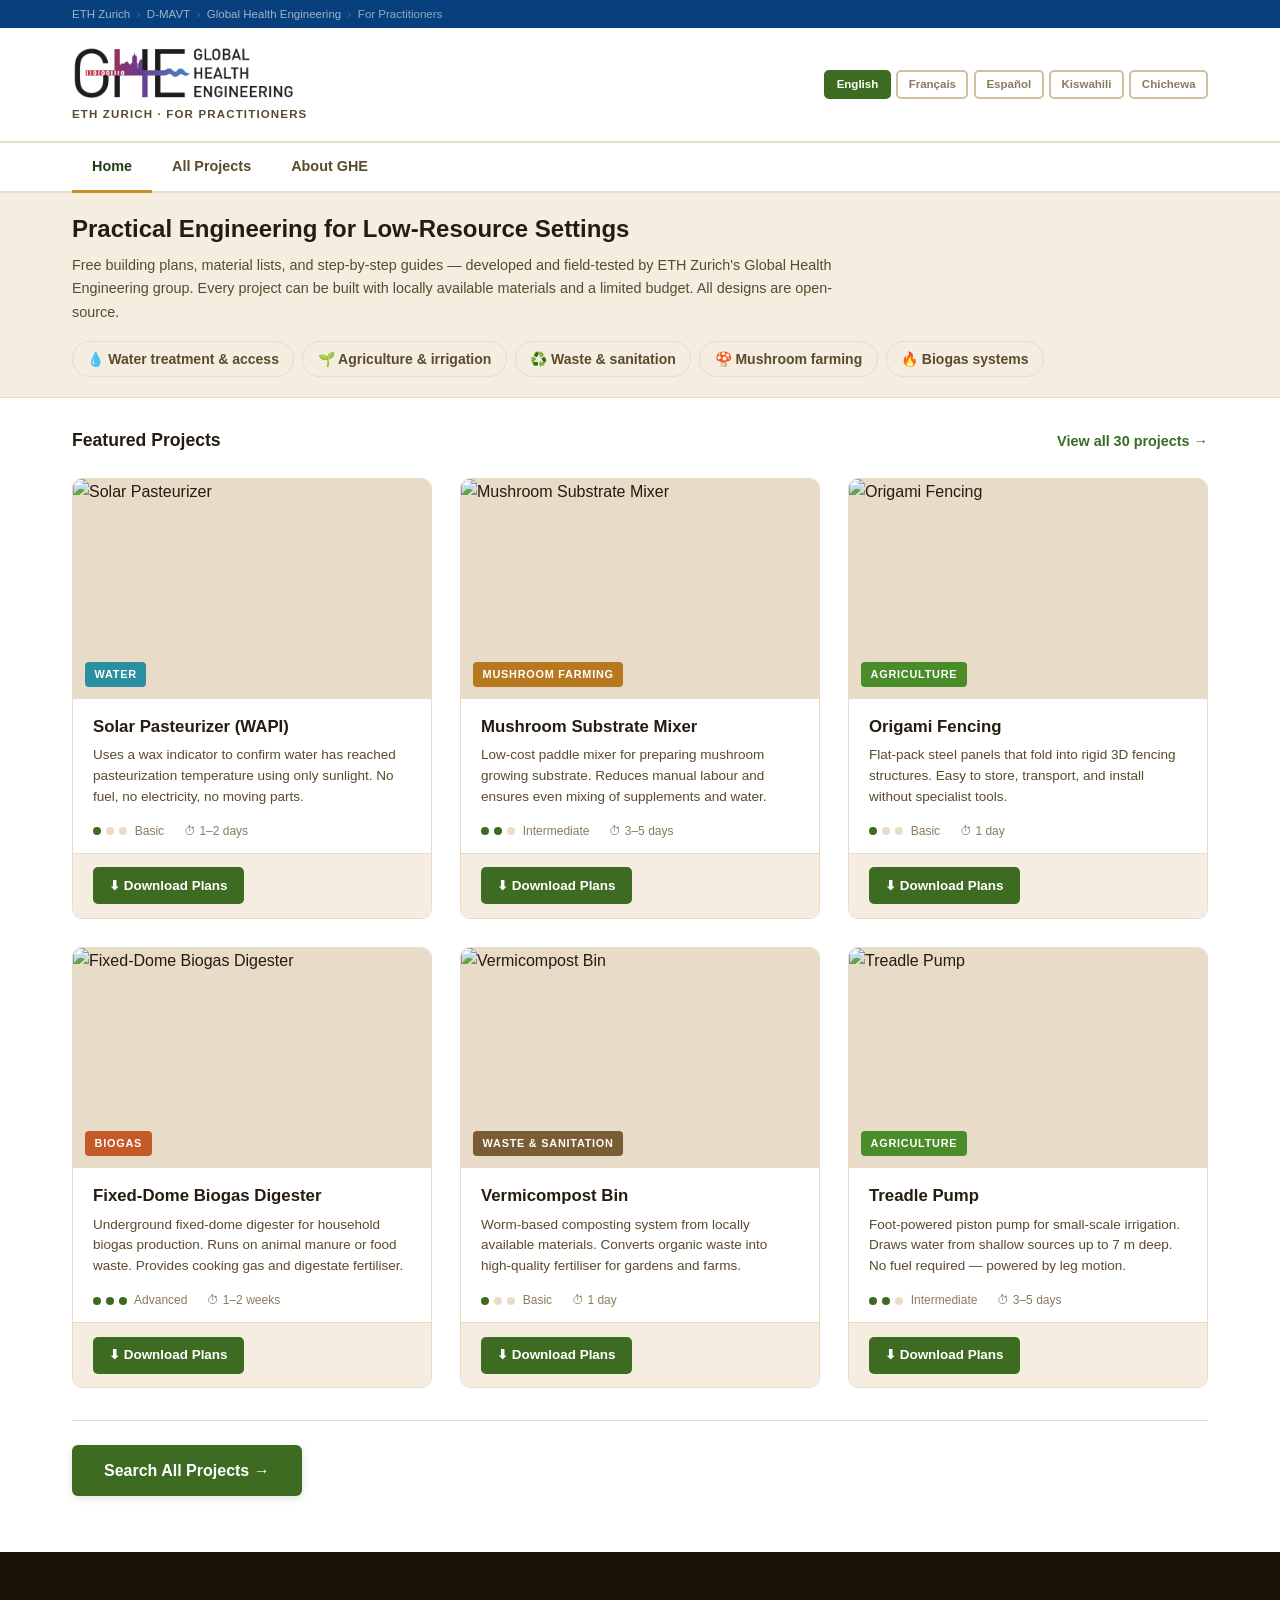
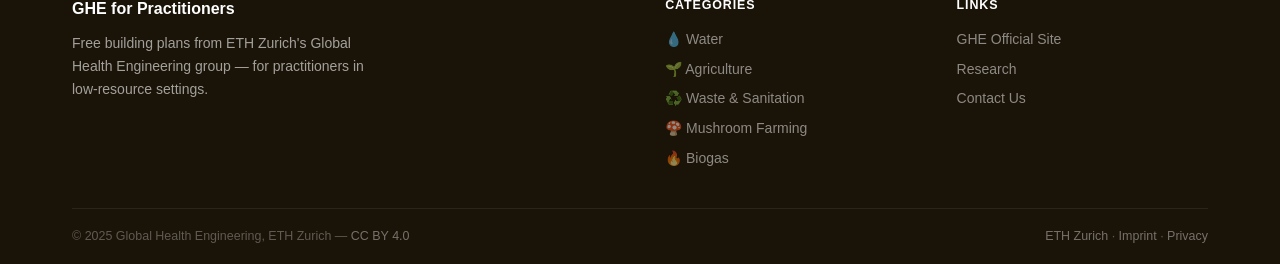
==== index.html @ 36aee26f "Initial commit: GHE for Practitioners website Static site with homepage, all-projects catalog, and p" ====
<!DOCTYPE html>
<html lang="en">
<head>
  <meta charset="UTF-8">
  <meta name="viewport" content="width=device-width, initial-scale=1.0">
  <title>GHE for Practitioners — Global Health Engineering | ETH Zurich</title>
  <meta name="description" content="Free building plans and practical guides for low-resource settings from ETH Zurich's Global Health Engineering group.">
  <link rel="stylesheet" href="css/style.css">
</head>
<body>

<!-- ===== INSTITUTIONAL TOP BAR ===== -->
<div class="eth-topbar">
  <div class="container">
    <a href="https://ethz.ch/en.html">ETH Zurich</a>
    <span class="sep">&#8250;</span>
    <a href="https://mavt.ethz.ch/">D-MAVT</a>
    <span class="sep">&#8250;</span>
    <a href="https://ghe.ethz.ch/">Global Health Engineering</a>
    <span class="sep">&#8250;</span>
    <span style="color:rgba(255,255,255,0.55)">For Practitioners</span>
  </div>
</div>

<!-- ===== HEADER ===== -->
<header class="site-header">
  <div class="container">
    <a href="index.html" class="header-brand">
      <img src="ghe_logo.jpg" alt="Global Health Engineering" class="site-logo" width="100" height="56">
      <span class="site-subtitle" data-i18n="header.subtitle">ETH Zurich · For Practitioners</span>
    </a>
    <div class="lang-switcher">
      <button class="lang-btn" data-lang="en">English</button>
      <button class="lang-btn" data-lang="fr">Français</button>
      <button class="lang-btn" data-lang="es">Español</button>
      <button class="lang-btn" data-lang="sw">Kiswahili</button>
      <button class="lang-btn" data-lang="ny">Chichewa</button>
    </div>
  </div>
</header>

<!-- ===== NAV ===== -->
<nav class="site-nav">
  <div class="container">
    <ul class="nav-list">
      <li><a href="index.html" class="active" data-i18n="nav.home">Home</a></li>
      <li><a href="projects.html" data-i18n="nav.projects">All Projects</a></li>
      <li><a href="https://ghe.ethz.ch/" data-i18n="nav.about">About GHE</a></li>
    </ul>
  </div>
</nav>

<!-- ===== INTRO (same structure as search-bar-section on projects page) ===== -->
<div class="search-bar-section">
  <div class="container">
    <h1 class="page-intro-title" data-i18n="home.title">Practical Engineering for Low-Resource Settings</h1>
    <p class="page-intro-lead">Free building plans, material lists, and step-by-step guides — developed and field-tested by ETH Zurich's Global Health Engineering group. Every project can be built with locally available materials and a limited budget. All designs are open-source.</p>
    <div class="page-intro-chips">
      <a href="projects.html?cat=water"       class="topic-chip">💧 Water treatment &amp; access</a>
      <a href="projects.html?cat=agriculture" class="topic-chip">🌱 Agriculture &amp; irrigation</a>
      <a href="projects.html?cat=waste"       class="topic-chip">♻️ Waste &amp; sanitation</a>
      <a href="projects.html?cat=mushroom"    class="topic-chip">🍄 Mushroom farming</a>
      <a href="projects.html?cat=biogas"      class="topic-chip">🔥 Biogas systems</a>
    </div>
  </div>
</div>

<!-- ===== FEATURED PROJECTS (same structure as projects page) ===== -->
<main class="projects-page">
  <div class="container">

    <div class="page-section-header">
      <span class="page-section-title" data-i18n="home.featured">Featured Projects</span>
      <a href="projects.html" class="section-link" data-i18n="home.viewall">View all 30 projects →</a>
    </div>

    <div class="projects-grid">

      <div class="project-card c-water">
        <a href="project.html" class="card-main-link"><div class="card-image">
          <img src="https://loremflickr.com/600/340/solar,water?lock=1" alt="Solar Pasteurizer" loading="lazy">
          <span class="card-cat-badge">Water</span>
        </div>
        <div class="card-body">
          <div class="card-title">Solar Pasteurizer (WAPI)</div>
          <div class="card-desc">Uses a wax indicator to confirm water has reached pasteurization temperature using only sunlight. No fuel, no electricity, no moving parts.</div>
          <div class="card-meta">
            <div class="meta-item"><div class="difficulty"><div class="dot on"></div><div class="dot"></div><div class="dot"></div></div>&nbsp;Basic</div>
            <div class="meta-item">⏱ 1–2 days</div>
          </div>
        </div>
        </a>
        <div class="card-footer">
          <a href="#" class="btn-download" data-i18n="card.download">⬇ Download Plans</a>
        </div>
      </div>

      <div class="project-card c-mushroom">
        <a href="project.html" class="card-main-link"><div class="card-image">
          <img src="https://loremflickr.com/600/340/mushroom,farming?lock=19" alt="Mushroom Substrate Mixer" loading="lazy">
          <span class="card-cat-badge">Mushroom Farming</span>
        </div>
        <div class="card-body">
          <div class="card-title">Mushroom Substrate Mixer</div>
          <div class="card-desc">Low-cost paddle mixer for preparing mushroom growing substrate. Reduces manual labour and ensures even mixing of supplements and water.</div>
          <div class="card-meta">
            <div class="meta-item"><div class="difficulty"><div class="dot on"></div><div class="dot on"></div><div class="dot"></div></div>&nbsp;Intermediate</div>
            <div class="meta-item">⏱ 3–5 days</div>
          </div>
        </div>
        </a>
        <div class="card-footer">
          <a href="#" class="btn-download" data-i18n="card.download">⬇ Download Plans</a>
        </div>
      </div>

      <div class="project-card c-agri">
        <a href="project.html" class="card-main-link"><div class="card-image">
          <img src="https://loremflickr.com/600/340/fence,farm?lock=7" alt="Origami Fencing" loading="lazy">
          <span class="card-cat-badge">Agriculture</span>
        </div>
        <div class="card-body">
          <div class="card-title">Origami Fencing</div>
          <div class="card-desc">Flat-pack steel panels that fold into rigid 3D fencing structures. Easy to store, transport, and install without specialist tools.</div>
          <div class="card-meta">
            <div class="meta-item"><div class="difficulty"><div class="dot on"></div><div class="dot"></div><div class="dot"></div></div>&nbsp;Basic</div>
            <div class="meta-item">⏱ 1 day</div>
          </div>
        </div>
        </a>
        <div class="card-footer">
          <a href="#" class="btn-download" data-i18n="card.download">⬇ Download Plans</a>
        </div>
      </div>

      <div class="project-card c-biogas">
        <a href="project.html" class="card-main-link"><div class="card-image">
          <img src="https://loremflickr.com/600/340/biogas,energy?lock=25" alt="Fixed-Dome Biogas Digester" loading="lazy">
          <span class="card-cat-badge">Biogas</span>
        </div>
        <div class="card-body">
          <div class="card-title">Fixed-Dome Biogas Digester</div>
          <div class="card-desc">Underground fixed-dome digester for household biogas production. Runs on animal manure or food waste. Provides cooking gas and digestate fertiliser.</div>
          <div class="card-meta">
            <div class="meta-item"><div class="difficulty"><div class="dot on"></div><div class="dot on"></div><div class="dot on"></div></div>&nbsp;Advanced</div>
            <div class="meta-item">⏱ 1–2 weeks</div>
          </div>
        </div>
        </a>
        <div class="card-footer">
          <a href="#" class="btn-download" data-i18n="card.download">⬇ Download Plans</a>
        </div>
      </div>

      <div class="project-card c-waste">
        <a href="project.html" class="card-main-link"><div class="card-image">
          <img src="https://loremflickr.com/600/340/compost,soil,organic?lock=13" alt="Vermicompost Bin" loading="lazy">
          <span class="card-cat-badge">Waste &amp; Sanitation</span>
        </div>
        <div class="card-body">
          <div class="card-title">Vermicompost Bin</div>
          <div class="card-desc">Worm-based composting system from locally available materials. Converts organic waste into high-quality fertiliser for gardens and farms.</div>
          <div class="card-meta">
            <div class="meta-item"><div class="difficulty"><div class="dot on"></div><div class="dot"></div><div class="dot"></div></div>&nbsp;Basic</div>
            <div class="meta-item">⏱ 1 day</div>
          </div>
        </div>
        </a>
        <div class="card-footer">
          <a href="#" class="btn-download" data-i18n="card.download">⬇ Download Plans</a>
        </div>
      </div>

      <div class="project-card c-agri">
        <a href="project.html" class="card-main-link"><div class="card-image">
          <img src="https://loremflickr.com/600/340/irrigation,agriculture?lock=8" alt="Treadle Pump" loading="lazy">
          <span class="card-cat-badge">Agriculture</span>
        </div>
        <div class="card-body">
          <div class="card-title">Treadle Pump</div>
          <div class="card-desc">Foot-powered piston pump for small-scale irrigation. Draws water from shallow sources up to 7 m deep. No fuel required — powered by leg motion.</div>
          <div class="card-meta">
            <div class="meta-item"><div class="difficulty"><div class="dot on"></div><div class="dot on"></div><div class="dot"></div></div>&nbsp;Intermediate</div>
            <div class="meta-item">⏱ 3–5 days</div>
          </div>
        </div>
        </a>
        <div class="card-footer">
          <a href="#" class="btn-download" data-i18n="card.download">⬇ Download Plans</a>
        </div>
      </div>

    </div><!-- /.projects-grid -->

    <div class="page-cta-bar">
      <a href="projects.html" class="btn-search-projects" data-i18n="home.searchbtn">Search All Projects →</a>
    </div>

  </div>
</main>

<!-- ===== FOOTER ===== -->
<footer class="site-footer">
  <div class="container">
    <div class="footer-grid">
      <div class="footer-about">
        <div class="footer-logo-name">GHE for Practitioners</div>
        <p>Free building plans from ETH Zurich's Global Health Engineering group — for practitioners in low-resource settings.</p>
      </div>
      <div class="footer-col">
        <h4 data-i18n="footer.cat">Categories</h4>
        <ul>
          <li><a href="projects.html?cat=water">💧 Water</a></li>
          <li><a href="projects.html?cat=agriculture">🌱 Agriculture</a></li>
          <li><a href="projects.html?cat=waste">♻️ Waste &amp; Sanitation</a></li>
          <li><a href="projects.html?cat=mushroom">🍄 Mushroom Farming</a></li>
          <li><a href="projects.html?cat=biogas">🔥 Biogas</a></li>
        </ul>
      </div>
      <div class="footer-col">
        <h4 data-i18n="footer.links">Links</h4>
        <ul>
          <li><a href="https://ghe.ethz.ch/">GHE Official Site</a></li>
          <li><a href="https://ghe.ethz.ch/research.html">Research</a></li>
          <li><a href="mailto:ghe@ethz.ch">Contact Us</a></li>
        </ul>
      </div>
    </div>
    <div class="footer-bottom">
      <span>© 2025 Global Health Engineering, ETH Zurich — <a href="https://creativecommons.org/licenses/by/4.0/">CC BY 4.0</a></span>
      <span><a href="https://ethz.ch/en.html">ETH Zurich</a> · <a href="#">Imprint</a> · <a href="#">Privacy</a></span>
    </div>
  </div>
</footer>

  <script src="js/i18n.js"></script>
</body>
</html>
---- css/style.css ----
/* ==========================================================
   GHE for Practitioners — Warm, Natural Design
   ========================================================== */

:root {
  /* Warm natural palette */
  --forest:       #1e3d14;
  --forest-deep:  #152d0e;
  --olive:        #3d6b22;
  --sage:         #6b9440;
  --cream:        #faf7f0;
  --warm-50:      #f4ede0;
  --warm-100:     #e8dcc8;
  --warm-200:     #cfc0a0;
  --amber:        #c4912a;
  --amber-dark:   #9e7318;
  --earth:        #7a5c2a;
  --text:         #241c10;
  --text-mid:     #5a4a2e;
  --text-light:   #8a7a60;
  --white:        #ffffff;
  --max-width:    1200px;

  /* Category colors */
  --c-water:    #2a8fa0;
  --c-agri:     #4a8c2a;
  --c-waste:    #7a5c35;
  --c-mushroom: #b87820;
  --c-biogas:   #c45a28;

  /* ETH blue retained for institutional topbar */
  --eth-blue:    #215caf;
  --eth-blue-dk: #08407e;
}

*, *::before, *::after { box-sizing: border-box; margin: 0; padding: 0; }

html {
  scroll-behavior: smooth;
  overflow-y: scroll; /* always reserve scrollbar space — prevents width jump between pages */
}

body {
  font-family: "DINPro", helvetica, arial, sans-serif;
  color: var(--text);
  background: white;
  line-height: 1.6;
  font-size: 16px;
}

a { color: var(--olive); text-decoration: none; }
a:hover { text-decoration: underline; }
img { max-width: 100%; display: block; }

/* ====================================================
   CONTAINER
   ==================================================== */
.container {
  max-width: var(--max-width);
  margin: 0 auto;
  padding: 0 2rem;
}

/* ====================================================
   ETH TOP BAR (institutional, kept in ETH blue)
   ==================================================== */
.eth-topbar {
  background: var(--eth-blue-dk);
  padding: 0.3rem 0;
}
.eth-topbar .container {
  display: flex;
  align-items: center;
  gap: 0.4rem;
  font-size: 0.72rem;
}
.eth-topbar a { color: rgba(255,255,255,0.6); transition: color 0.1s; }
.eth-topbar a:hover { color: white; text-decoration: none; }
.eth-topbar .sep { color: rgba(255,255,255,0.25); }

/* ====================================================
   SITE HEADER — minimal, left-aligned, two lines
   ==================================================== */
.site-header {
  background: white;
  padding: 1.1rem 0;
  border-bottom: 2px solid var(--warm-100);
}
.header-brand {
  display: inline-flex;
  flex-direction: column;
  align-items: flex-start;
  gap: 0.2rem;
  text-decoration: none;
}
.header-brand:hover { text-decoration: none; }
.site-logo {
  height: 56px;
  width: auto;
  display: block;
  aspect-ratio: auto 100 / 56;
}
.site-subtitle {
  font-size: 0.72rem;
  color: var(--text-mid);
  letter-spacing: 0.1em;
  text-transform: uppercase;
  font-weight: 600;
}

/* Header flex wrapper */
.site-header .container {
  display: flex;
  align-items: center;
  justify-content: space-between;
  gap: 1rem;
}

/* Language switcher */
.lang-switcher {
  display: flex;
  align-items: center;
  gap: 0.35rem;
  flex-shrink: 0;
}
.lang-btn {
  background: none;
  border: 2px solid var(--warm-200);
  border-radius: 5px;
  padding: 0.3rem 0.65rem;
  font-size: 0.72rem;
  font-weight: 700;
  font-family: inherit;
  color: var(--text-light);
  cursor: pointer;
  transition: all 0.15s;
  white-space: nowrap;
  line-height: 1.3;
}
.lang-btn:hover {
  border-color: var(--olive);
  color: var(--olive);
  background: var(--warm-50);
}
.lang-btn.active {
  background: var(--olive);
  border-color: var(--olive);
  color: white;
}

/* ====================================================
   NAVIGATION
   ==================================================== */
.site-nav {
  background: white;
  border-bottom: 2px solid var(--warm-100);
}
.nav-list { display: flex; list-style: none; gap: 0; }
.nav-list a {
  display: block;
  color: var(--text-mid);
  font-size: 0.9rem;
  font-weight: 600;
  padding: 0.75rem 1.25rem;
  border-bottom: 3px solid transparent;
  margin-bottom: -2px;
  transition: all 0.15s;
}
.nav-list a:hover, .nav-list a.active {
  color: var(--forest);
  border-bottom-color: var(--amber);
  text-decoration: none;
}

/* ====================================================
   HOME PAGE INTRO  (reuses .search-bar-section shell)
   ==================================================== */
.page-intro-title {
  font-size: 1.5rem;
  font-weight: 700;
  color: var(--text);
  margin-bottom: 0.6rem;
  line-height: 1.3;
}
.page-intro-lead {
  font-size: 0.9rem;
  color: var(--text-mid);
  line-height: 1.65;
  max-width: 780px;
  margin-bottom: 1rem;
}
.page-intro-chips {
  display: flex;
  flex-wrap: wrap;
  gap: 0.5rem;
}

.page-section-header {
  display: flex;
  align-items: baseline;
  justify-content: space-between;
  flex-wrap: wrap;
  gap: 0.5rem;
  margin-bottom: 1.5rem;
}
.page-section-title {
  font-size: 1.1rem;
  font-weight: 700;
  color: var(--text);
}

.page-cta-bar {
  margin-top: 2rem;
  padding-top: 1.5rem;
  border-top: 1px solid var(--warm-100);
}

/* ====================================================
   LANDING PAGE (old — kept for any remnant classes)
   ==================================================== */
.landing-intro {
  background: white;
  padding: 3rem 0 2.5rem;
  border-bottom: 1px solid var(--warm-100);
}
.landing-text { margin-bottom: 2rem; }
.landing-text h1 {
  font-size: 2rem;
  font-weight: 700;
  line-height: 1.2;
  margin-bottom: 1rem;
  color: var(--text);
}
.landing-lead {
  font-size: 1.05rem;
  color: var(--text-mid);
  line-height: 1.65;
  margin-bottom: 0.85rem;
  font-weight: 500;
}
.landing-text p {
  font-size: 0.95rem;
  color: var(--text-mid);
  line-height: 1.7;
  margin-bottom: 0.75rem;
}

.landing-topics {
  display: flex;
  flex-wrap: wrap;
  gap: 0.5rem;
  margin-bottom: 2rem;
}
.topic-chip {
  background: var(--warm-50);
  border: 1px solid var(--warm-100);
  border-radius: 20px;
  padding: 0.35rem 0.9rem;
  font-size: 0.875rem;
  font-weight: 600;
  color: var(--text-mid);
  text-decoration: none;
  transition: background 0.15s, border-color 0.15s, color 0.15s;
}
a.topic-chip:hover {
  background: var(--olive);
  border-color: var(--olive);
  color: white;
  text-decoration: none;
}

.landing-stats {
  display: flex;
  gap: 2.5rem;
  flex-wrap: wrap;
}
.stat-item { display: flex; flex-direction: column; gap: 0.1rem; }
.stat-item strong {
  font-size: 1.6rem;
  font-weight: 700;
  color: var(--forest);
  line-height: 1;
}
.stat-item span {
  font-size: 0.75rem;
  color: var(--text-light);
  text-transform: uppercase;
  letter-spacing: 0.06em;
}

.landing-featured {
  background: var(--warm-50);
  padding: 2.5rem 0 3rem;
}
.landing-featured-header {
  margin-bottom: 1.75rem;
}
.landing-featured-header h2 {
  font-size: 1.4rem;
  font-weight: 700;
  color: var(--text);
  margin-bottom: 0.25rem;
}
.landing-featured-header p {
  color: var(--text-mid);
  font-size: 0.9rem;
}

.landing-cta {
  margin-top: 2.5rem;
  padding-top: 2rem;
  border-top: 1px solid var(--warm-100);
}
.btn-search-projects {
  display: inline-block;
  background: var(--olive);
  color: white;
  padding: 0.8rem 2rem;
  border-radius: 6px;
  font-weight: 700;
  font-size: 1rem;
  text-decoration: none;
  transition: background 0.15s;
  box-shadow: 0 2px 8px rgba(0,0,0,0.12);
}
.btn-search-projects:hover { background: var(--forest); text-decoration: none; color: white; }

/* ====================================================
   VIEW-ALL BAR (homepage footer of project list)
   ==================================================== */
.view-all-bar {
  display: flex;
  align-items: center;
  justify-content: space-between;
  flex-wrap: wrap;
  gap: 0.75rem;
  margin-top: 2rem;
  padding-top: 1.5rem;
  border-top: 1px solid var(--warm-100);
  font-size: 0.875rem;
  color: var(--text-light);
}
.btn-view-all {
  display: inline-block;
  background: var(--olive);
  color: white;
  padding: 0.6rem 1.4rem;
  border-radius: 5px;
  font-weight: 700;
  font-size: 0.9rem;
  text-decoration: none;
  transition: background 0.15s;
}
.btn-view-all:hover { background: var(--forest); text-decoration: none; color: white; }

/* About section */
.about-section {
  background: var(--warm-50);
  border-top: 1px solid var(--warm-100);
  padding: 2.5rem 0;
}
.about-section h2 { font-size: 1.2rem; font-weight: 700; margin-bottom: 0.65rem; }
.about-section p  { color: var(--text-mid); max-width: 680px; line-height: 1.7; }


/* ====================================================
   SECTION COMMON
   ==================================================== */
.section { padding: 3.5rem 0; }
.section-header { margin-bottom: 2rem; }
.section-header h2 { font-size: 1.55rem; font-weight: 700; margin-bottom: 0.35rem; color: var(--text); }
.section-header p { color: var(--text-mid); font-size: 0.95rem; }
.section-link { font-size: 0.9rem; font-weight: 600; color: var(--olive); }
.section-link:hover { color: var(--forest); text-decoration: none; }

/* ====================================================
   CATEGORY CARDS
   ==================================================== */
.categories-section { background: var(--warm-50); }
.category-grid {
  display: grid;
  grid-template-columns: repeat(5, 1fr);
  gap: 1rem;
}
.cat-card {
  background: white;
  border-radius: 10px;
  padding: 1.5rem 1rem 1.25rem;
  text-align: center;
  text-decoration: none;
  color: var(--text);
  border: 2px solid var(--warm-100);
  transition: all 0.2s;
  box-shadow: 0 1px 4px rgba(0,0,0,0.05);
}
.cat-card:hover {
  border-color: var(--cat-color, var(--olive));
  box-shadow: 0 6px 18px rgba(0,0,0,0.1);
  text-decoration: none;
  transform: translateY(-3px);
  color: var(--text);
}
.cat-icon { font-size: 2.4rem; margin-bottom: 0.65rem; display: block; line-height: 1; }
.cat-card h3 { font-size: 0.93rem; font-weight: 700; margin-bottom: 0.25rem; }
.cat-count { font-size: 0.78rem; color: var(--text-light); }

.cat-water   { --cat-color: var(--c-water); }
.cat-agri    { --cat-color: var(--c-agri); }
.cat-waste   { --cat-color: var(--c-waste); }
.cat-mushroom{ --cat-color: var(--c-mushroom); }
.cat-biogas  { --cat-color: var(--c-biogas); }

/* ====================================================
   PROJECT CARDS  (image-first design)
   ==================================================== */
.projects-grid {
  display: grid;
  grid-template-columns: repeat(auto-fill, minmax(300px, 1fr));
  gap: 1.75rem;
}
.project-card {
  background: white;
  border-radius: 10px;
  border: 1px solid var(--warm-100);
  overflow: hidden;
  display: flex;
  flex-direction: column;
  transition: box-shadow 0.2s, transform 0.2s;
}
.project-card:hover {
  box-shadow: 0 8px 28px rgba(0,0,0,0.12);
  transform: translateY(-3px);
}

/* Card clickable link wrapper (image + body) */
.card-main-link {
  display: block;
  text-decoration: none;
  color: inherit;
  flex: 1;
  min-height: 0;
}
.card-main-link:hover { text-decoration: none; color: inherit; }

/* Card image */
.card-image {
  position: relative;
  height: 220px;
  overflow: hidden;
  background: var(--warm-100);
  flex-shrink: 0;
}
.card-image img {
  width: 100%;
  height: 100%;
  object-fit: cover;
  transition: transform 0.4s;
}
.project-card:hover .card-image img { transform: scale(1.04); }

/* Category badge overlaid on image */
.card-cat-badge {
  position: absolute;
  bottom: 0.75rem;
  left: 0.75rem;
  font-size: 0.68rem;
  font-weight: 700;
  text-transform: uppercase;
  letter-spacing: 0.07em;
  padding: 0.22rem 0.6rem;
  border-radius: 4px;
  color: white;
  backdrop-filter: blur(2px);
}

.card-body { padding: 1.1rem 1.25rem 0.75rem; flex: 1; }
.card-title { font-size: 1.05rem; font-weight: 700; margin-bottom: 0.45rem; color: var(--text); line-height: 1.3; }
.card-desc  { font-size: 0.845rem; color: var(--text-mid); line-height: 1.55; margin-bottom: 0.85rem; }
.card-meta  { display: flex; gap: 1.25rem; font-size: 0.75rem; color: var(--text-light); }
.meta-item  { display: flex; align-items: center; gap: 0.3rem; }

.card-footer {
  padding: 0.85rem 1.25rem;
  border-top: 1px solid var(--warm-100);
  display: flex;
  align-items: center;
  gap: 0.5rem;
  background: var(--warm-50);
}
.btn-download {
  background: var(--olive);
  color: white;
  padding: 0.48rem 1rem;
  border-radius: 5px;
  font-size: 0.84rem;
  font-weight: 700;
  display: inline-flex;
  align-items: center;
  gap: 0.3rem;
  transition: background 0.15s;
  text-decoration: none;
}
.btn-download:hover { background: var(--forest); text-decoration: none; color: white; }
.btn-details {
  color: var(--olive);
  font-size: 0.84rem;
  font-weight: 600;
  padding: 0.48rem 0.75rem;
  border-radius: 5px;
  text-decoration: none;
  transition: background 0.15s;
}
.btn-details:hover { background: var(--warm-100); text-decoration: none; }

/* Category badge + card accent colors */
.c-water    .card-cat-badge { background: var(--c-water); }
.c-agri     .card-cat-badge { background: var(--c-agri); }
.c-waste    .card-cat-badge { background: var(--c-waste); }
.c-mushroom .card-cat-badge { background: var(--c-mushroom); }
.c-biogas   .card-cat-badge { background: var(--c-biogas); }

/* Difficulty dots */
.difficulty { display: flex; align-items: center; gap: 0.3rem; }
.dot { width: 8px; height: 8px; border-radius: 50%; background: var(--warm-100); }
.dot.on { background: var(--olive); }

/* ====================================================
   HOW IT WORKS
   ==================================================== */
.how-section { background: var(--warm-50); }
.steps-grid {
  display: grid;
  grid-template-columns: repeat(3, 1fr);
  gap: 2rem;
  text-align: center;
  position: relative;
}
.steps-grid::before {
  content: '';
  position: absolute;
  top: 1.5rem;
  left: calc(16.5% + 1.5rem);
  right: calc(16.5% + 1.5rem);
  height: 2px;
  background: var(--warm-100);
  z-index: 0;
}
.step { position: relative; z-index: 1; }
.step-num {
  width: 48px; height: 48px;
  background: var(--olive);
  color: white;
  border-radius: 50%;
  display: flex; align-items: center; justify-content: center;
  font-size: 1.2rem; font-weight: 700;
  margin: 0 auto 1rem;
}
.step h3 { font-size: 1rem; font-weight: 700; margin-bottom: 0.4rem; color: var(--text); }
.step p  { font-size: 0.875rem; color: var(--text-mid); line-height: 1.55; }

/* ====================================================
   CTA BANNER
   ==================================================== */
.cta-section {
  background: linear-gradient(135deg, var(--forest) 0%, var(--olive) 100%);
  color: white;
  padding: 3.5rem 0;
  text-align: center;
}
.cta-section h2 { font-size: 1.8rem; font-weight: 700; margin-bottom: 0.6rem; }
.cta-section p  { color: rgba(255,255,255,0.8); margin-bottom: 1.75rem; max-width: 500px; margin-left: auto; margin-right: auto; }
.btn-cta-amber {
  background: var(--amber);
  color: white;
  padding: 0.8rem 2.25rem;
  border-radius: 5px;
  font-weight: 700;
  font-size: 1rem;
  text-decoration: none;
  display: inline-block;
  transition: background 0.15s;
}
.btn-cta-amber:hover { background: var(--amber-dark); text-decoration: none; color: white; }


/* ====================================================
   FOOTER
   ==================================================== */
.site-footer {
  background: #1a1308;
  color: rgba(255,255,255,0.6);
  padding: 2.75rem 0 0;
  font-size: 0.875rem;
}
.footer-grid {
  display: grid;
  grid-template-columns: 2.2fr 1fr 1fr;
  gap: 2.5rem;
  padding-bottom: 2rem;
}
.footer-logo-name {
  color: white;
  font-size: 1rem;
  font-weight: 700;
  margin-bottom: 0.65rem;
  display: flex;
  align-items: center;
  gap: 0.75rem;
}
.footer-logo-name svg { fill: white; height: 14px; }
.site-footer p { line-height: 1.65; max-width: 320px; }
.footer-col h4 {
  color: white;
  font-size: 0.78rem;
  font-weight: 700;
  text-transform: uppercase;
  letter-spacing: 0.07em;
  margin-bottom: 0.75rem;
}
.footer-col ul { list-style: none; }
.footer-col li { margin-bottom: 0.45rem; }
.footer-col a { color: rgba(255,255,255,0.5); transition: color 0.1s; }
.footer-col a:hover { color: white; text-decoration: none; }
.footer-bottom {
  border-top: 1px solid rgba(255,255,255,0.07);
  padding: 1.1rem 0;
  display: flex;
  justify-content: space-between;
  align-items: center;
  font-size: 0.78rem;
  color: rgba(255,255,255,0.3);
}
.footer-bottom a { color: rgba(255,255,255,0.4); }
.footer-bottom a:hover { color: white; text-decoration: none; }

/* ====================================================
   PROJECTS PAGE
   ==================================================== */
.page-hero {
  background: white;
  border-bottom: 1px solid var(--warm-100);
  padding: 2rem 0;
}
.page-hero h1 { font-size: 2rem; font-weight: 700; margin-bottom: 0.4rem; color: var(--text); }
.page-hero p  { color: var(--text-mid); font-size: 0.95rem; }

.search-bar-section {
  background: var(--warm-50);
  padding: 1.25rem 0;
  border-bottom: 1px solid var(--warm-100);
}
.search-row { display: flex; gap: 0.75rem; align-items: center; }
.search-row input {
  width: 380px;
  max-width: 100%;
  padding: 0.65rem 1rem;
  font-size: 1rem;
  font-family: inherit;
  border: 2px solid var(--warm-100);
  border-radius: 5px;
  outline: none;
  background: white;
  color: var(--text);
  transition: border-color 0.15s;
}
.search-row input:focus { border-color: var(--olive); }
.result-count { font-size: 0.85rem; color: var(--text-light); white-space: nowrap; }

.filter-row { display: flex; align-items: center; gap: 0.5rem; padding: 0.85rem 0 0.25rem; flex-wrap: wrap; }
.filter-label { font-size: 0.78rem; font-weight: 700; color: var(--text-light); text-transform: uppercase; letter-spacing: 0.06em; margin-right: 0.25rem; }
.filter-btn {
  padding: 0.35rem 0.9rem;
  border-radius: 20px;
  font-size: 0.84rem;
  font-weight: 500;
  font-family: inherit;
  cursor: pointer;
  border: 2px solid var(--warm-100);
  background: white;
  color: var(--text-mid);
  transition: all 0.15s;
}
.filter-btn:hover { border-color: var(--olive); color: var(--olive); }
.filter-btn.active { background: var(--olive); border-color: var(--olive); color: white; }

.projects-page { padding: 1.75rem 0 3.5rem; background: white; }
.no-results { text-align: center; padding: 3.5rem; color: var(--text-mid); }
.no-results h3 { margin-bottom: 0.5rem; font-size: 1.1rem; }

/* ====================================================
   RESPONSIVE
   ==================================================== */
@media (max-width: 900px) {
  .category-grid { grid-template-columns: repeat(3, 1fr); }
  .footer-grid { grid-template-columns: 1fr 1fr; }
  .footer-grid .footer-about { grid-column: 1 / -1; }
  .steps-grid::before { display: none; }
  .steps-grid { grid-template-columns: 1fr; gap: 1.5rem; }
}
@media (max-width: 640px) {
  .hero { padding: 3.5rem 0 3rem; }
  .hero h1 { font-size: 1.8rem; }
  .hero p   { font-size: 1rem; }
  .hero-search { flex-direction: column; border-radius: 6px; }
  .hero-search input  { border-radius: 6px 6px 0 0; }
  .hero-search button { border-radius: 0 0 6px 6px; }
  .hero-stats { gap: 1.5rem; }
  .category-grid { grid-template-columns: repeat(2, 1fr); }
  .footer-grid { grid-template-columns: 1fr; }
  .footer-bottom { flex-direction: column; gap: 0.5rem; text-align: center; }
  .header-actions { display: none; }
  .nav-list { overflow-x: auto; }
  .nav-list a { white-space: nowrap; padding: 0.6rem 0.85rem; }
  .projects-grid { grid-template-columns: 1fr; }
}
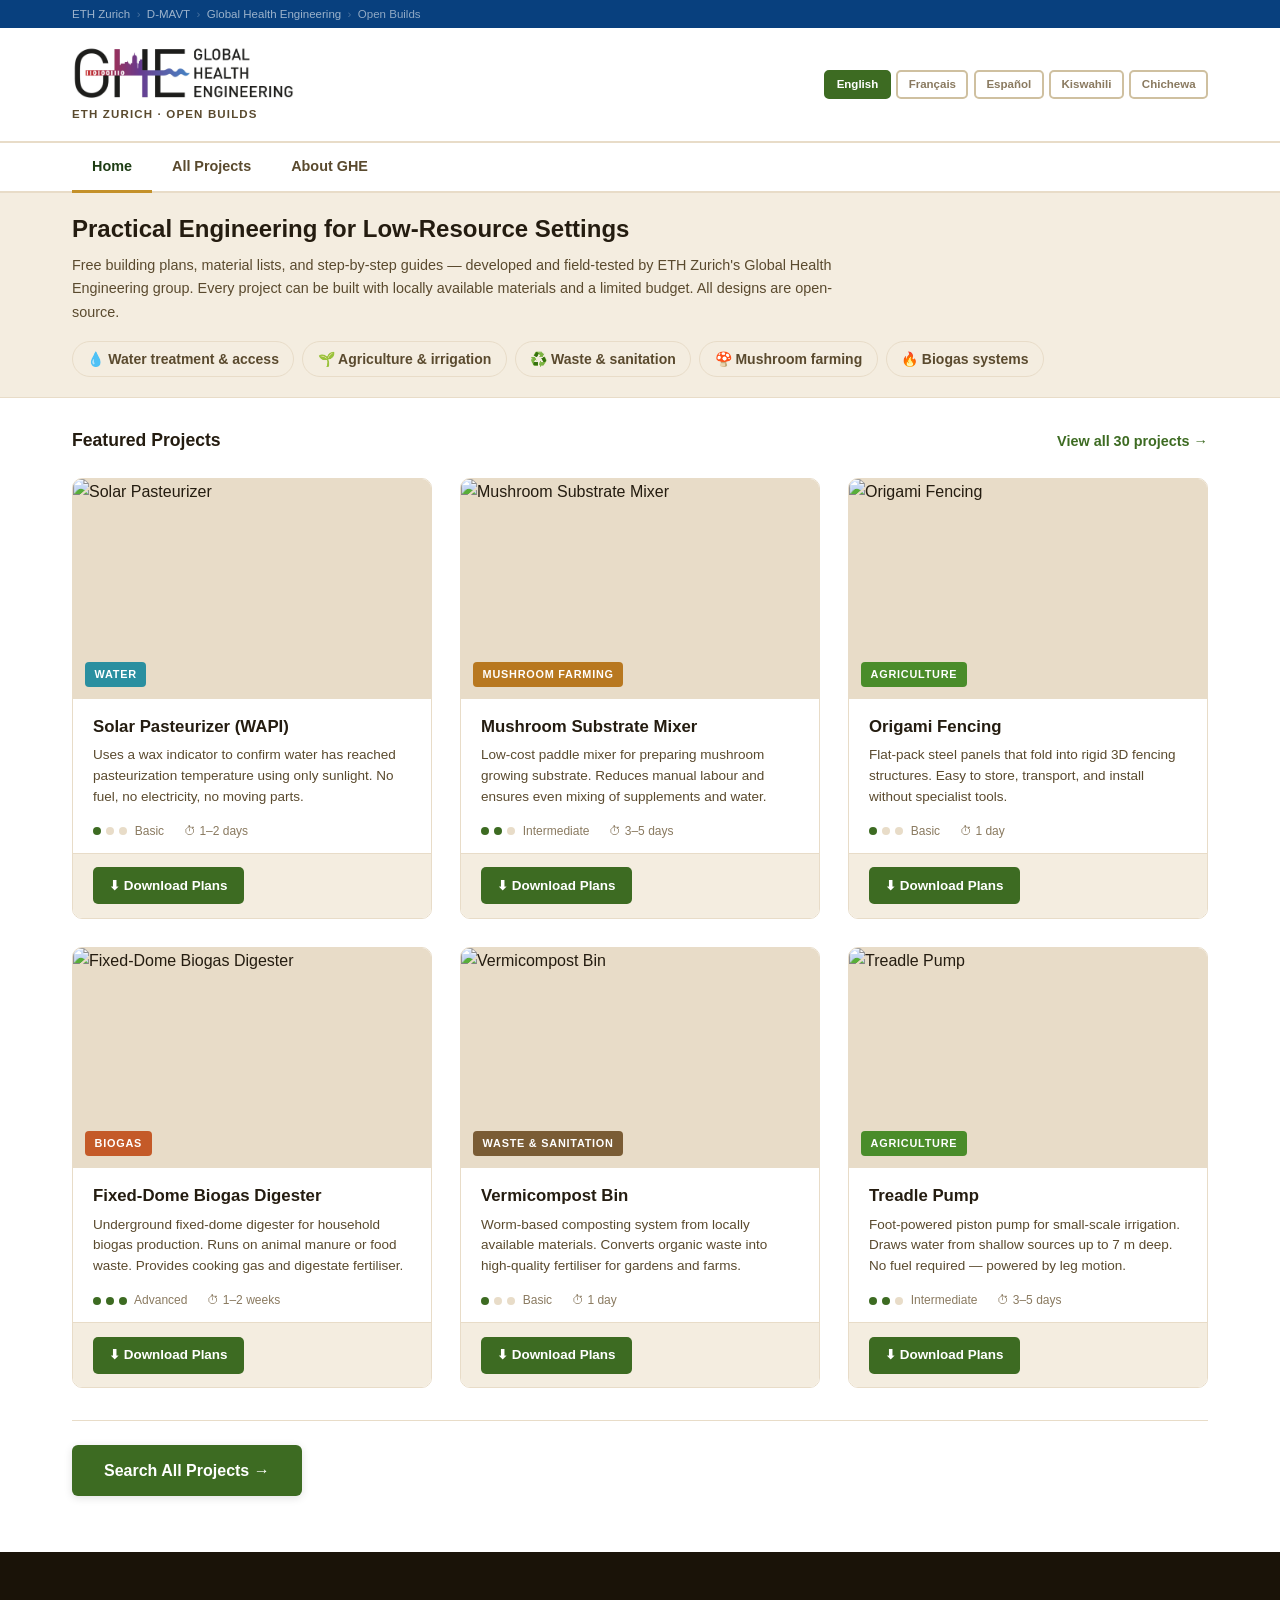
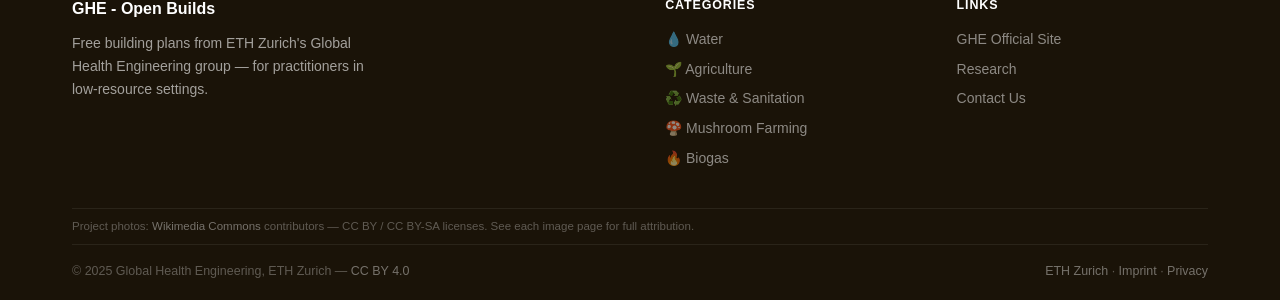
==== commit 4169991e: "Rename to GHE - Open Builds, add real images and dynamic project pages - Rename site from GHE for Pr" ====
--- a/index.html
+++ b/index.html
@@ -3,7 +3,7 @@
 <head>
   <meta charset="UTF-8">
   <meta name="viewport" content="width=device-width, initial-scale=1.0">
-  <title>GHE for Practitioners — Global Health Engineering | ETH Zurich</title>
+  <title>GHE - Open Builds — Global Health Engineering | ETH Zurich</title>
   <meta name="description" content="Free building plans and practical guides for low-resource settings from ETH Zurich's Global Health Engineering group.">
   <link rel="stylesheet" href="css/style.css">
 </head>
@@ -18,7 +18,7 @@
     <span class="sep">&#8250;</span>
     <a href="https://ghe.ethz.ch/">Global Health Engineering</a>
     <span class="sep">&#8250;</span>
-    <span style="color:rgba(255,255,255,0.55)">For Practitioners</span>
+    <span style="color:rgba(255,255,255,0.55)">Open Builds</span>
   </div>
 </div>
 
@@ -78,7 +78,7 @@
 
       <div class="project-card c-water">
         <a href="project.html" class="card-main-link"><div class="card-image">
-          <img src="https://loremflickr.com/600/340/solar,water?lock=1" alt="Solar Pasteurizer" loading="lazy">
+          <img src="https://commons.wikimedia.org/wiki/Special:FilePath/Water_Pasteurization_Indicator.jpg" alt="Solar Pasteurizer" loading="lazy">
           <span class="card-cat-badge">Water</span>
         </div>
         <div class="card-body">
@@ -97,7 +97,7 @@
 
       <div class="project-card c-mushroom">
         <a href="project.html" class="card-main-link"><div class="card-image">
-          <img src="https://loremflickr.com/600/340/mushroom,farming?lock=19" alt="Mushroom Substrate Mixer" loading="lazy">
+          <img src="https://commons.wikimedia.org/wiki/Special:FilePath/Oyster_mushroom1.JPG" alt="Mushroom Substrate Mixer" loading="lazy">
           <span class="card-cat-badge">Mushroom Farming</span>
         </div>
         <div class="card-body">
@@ -116,7 +116,7 @@
 
       <div class="project-card c-agri">
         <a href="project.html" class="card-main-link"><div class="card-image">
-          <img src="https://loremflickr.com/600/340/fence,farm?lock=7" alt="Origami Fencing" loading="lazy">
+          <img src="https://commons.wikimedia.org/wiki/Special:FilePath/Livestock_fence.jpg" alt="Origami Fencing" loading="lazy">
           <span class="card-cat-badge">Agriculture</span>
         </div>
         <div class="card-body">
@@ -135,7 +135,7 @@
 
       <div class="project-card c-biogas">
         <a href="project.html" class="card-main-link"><div class="card-image">
-          <img src="https://loremflickr.com/600/340/biogas,energy?lock=25" alt="Fixed-Dome Biogas Digester" loading="lazy">
+          <img src="https://commons.wikimedia.org/wiki/Special:FilePath/Construction_of_fixed-dome_biogas_plant_near_Hanoi_(3282051499).jpg" alt="Fixed-Dome Biogas Digester" loading="lazy">
           <span class="card-cat-badge">Biogas</span>
         </div>
         <div class="card-body">
@@ -154,7 +154,7 @@
 
       <div class="project-card c-waste">
         <a href="project.html" class="card-main-link"><div class="card-image">
-          <img src="https://loremflickr.com/600/340/compost,soil,organic?lock=13" alt="Vermicompost Bin" loading="lazy">
+          <img src="https://commons.wikimedia.org/wiki/Special:FilePath/Eisenia_fetida_on_compost_bin.jpg" alt="Vermicompost Bin" loading="lazy">
           <span class="card-cat-badge">Waste &amp; Sanitation</span>
         </div>
         <div class="card-body">
@@ -173,7 +173,7 @@
 
       <div class="project-card c-agri">
         <a href="project.html" class="card-main-link"><div class="card-image">
-          <img src="https://loremflickr.com/600/340/irrigation,agriculture?lock=8" alt="Treadle Pump" loading="lazy">
+          <img src="https://commons.wikimedia.org/wiki/Special:FilePath/Treadle_pump_in_Bangladesh.jpg" alt="Treadle Pump" loading="lazy">
           <span class="card-cat-badge">Agriculture</span>
         </div>
         <div class="card-body">
@@ -204,7 +204,7 @@
   <div class="container">
     <div class="footer-grid">
       <div class="footer-about">
-        <div class="footer-logo-name">GHE for Practitioners</div>
+        <div class="footer-logo-name">GHE - Open Builds</div>
         <p>Free building plans from ETH Zurich's Global Health Engineering group — for practitioners in low-resource settings.</p>
       </div>
       <div class="footer-col">
@@ -226,6 +226,9 @@
         </ul>
       </div>
     </div>
+    <div style="font-size:0.72rem;color:rgba(255,255,255,0.3);padding:0.5rem 0;border-top:1px solid rgba(255,255,255,0.07);">
+      Project photos: <a href="https://commons.wikimedia.org/" style="color:rgba(255,255,255,0.4)">Wikimedia Commons</a> contributors — CC BY / CC BY-SA licenses. See each image page for full attribution.
+    </div>
     <div class="footer-bottom">
       <span>© 2025 Global Health Engineering, ETH Zurich — <a href="https://creativecommons.org/licenses/by/4.0/">CC BY 4.0</a></span>
       <span><a href="https://ethz.ch/en.html">ETH Zurich</a> · <a href="#">Imprint</a> · <a href="#">Privacy</a></span>
@@ -233,6 +236,14 @@
   </div>
 </footer>
 
+  <script src="js/projects.js"></script>
+  <script>
+  // Featured cards are projects 1, 19, 7, 25, 13, 8 in DOM order
+  var featuredIds = [1, 19, 7, 25, 13, 8];
+  document.querySelectorAll('.projects-grid .card-main-link').forEach(function (link, i) {
+    if (featuredIds[i] !== undefined) link.href = 'project.html?id=' + featuredIds[i];
+  });
+  </script>
   <script src="js/i18n.js"></script>
 </body>
 </html>
--- a/css/style.css
+++ b/css/style.css
@@ -1,5 +1,5 @@
 /* ==========================================================
-   GHE for Practitioners — Warm, Natural Design
+   GHE - Open Builds — Warm, Natural Design
    ========================================================== */
 
 :root {
